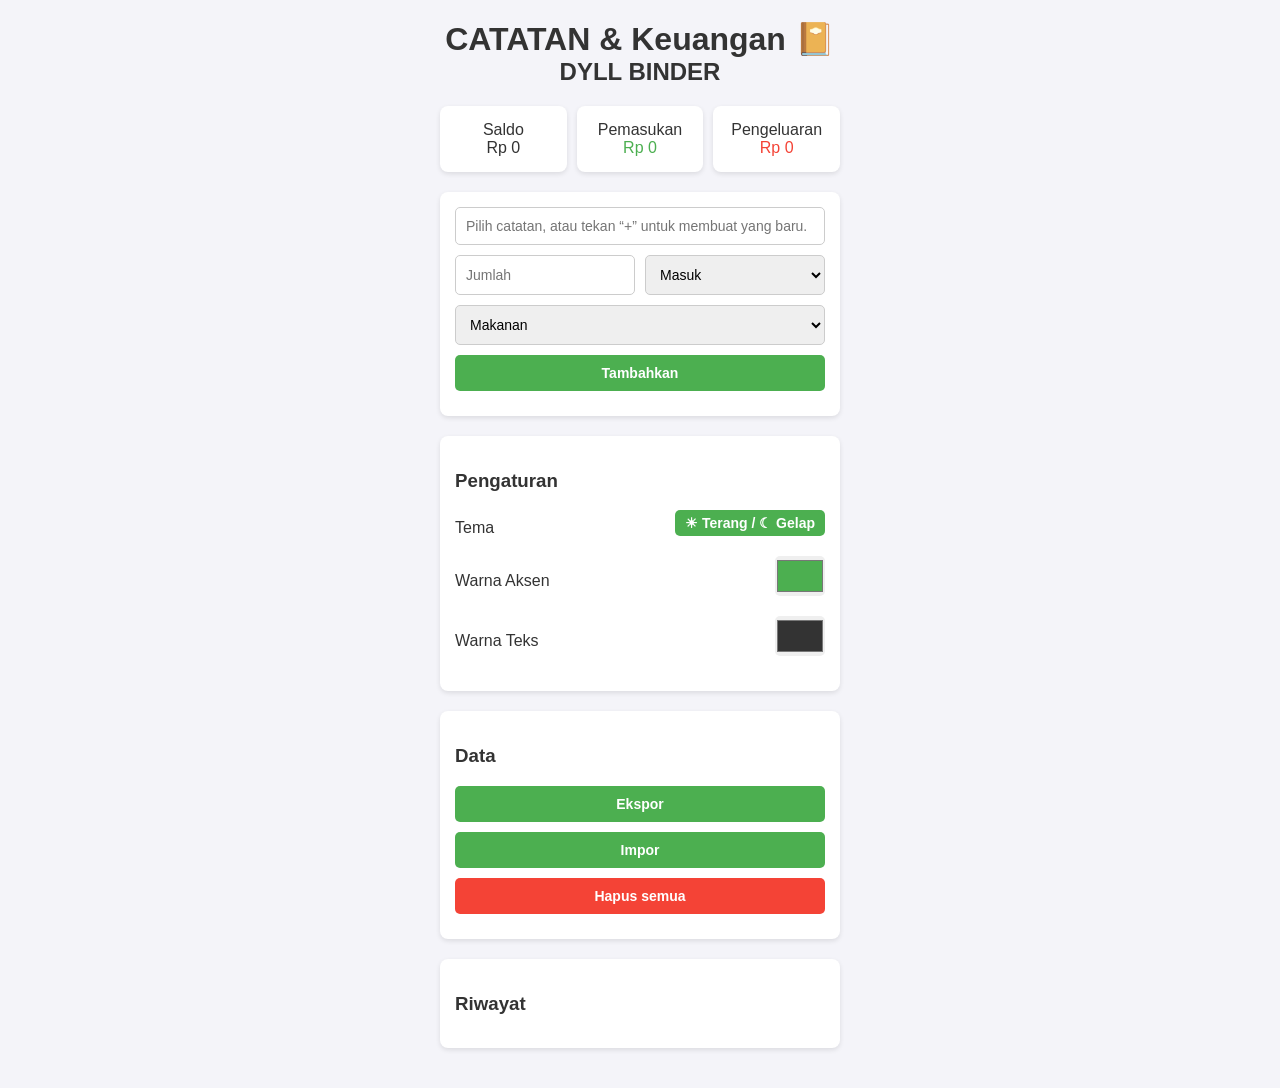
==== index.html @ 2a042b95 "Add files via upload" ====
<!DOCTYPE html>
<html lang="id">
<head>
    <meta charset="UTF-8">
    <meta name="viewport" content="width=device-width, initial-scale=1.0">
    <title>DYLL BINDER - Catatan Keuangan</title>
    <link rel="stylesheet" href="style.css">
</head>
<body>
    <div class="container">
        <header>
            <h1>CATATAN & Keuangan 📔</h1>
            <h2>DYLL BINDER</h2>
        </header>

        <section class="summary">
            <div class="card">Saldo<br><span id="saldo">Rp 0</span></div>
            <div class="card income">Pemasukan<br><span id="pemasukan">Rp 0</span></div>
            <div class="card expense">Pengeluaran<br><span id="pengeluaran">Rp 0</span></div>
        </section>

        <section class="form">
            <input type="text" id="catatan" placeholder="Pilih catatan, atau tekan “+” untuk membuat yang baru.">
            <div class="input-group">
                <input type="number" id="jumlah" placeholder="Jumlah">
                <select id="tipe">
                    <option value="masuk">Masuk</option>
                    <option value="keluar">Keluar</option>
                </select>
            </div>
            <select id="kategori">
                <option value="Makanan">Makanan</option>
                <option value="Transportasi">Transportasi</option>
                <option value="Kuliah">Kuliah</option>
                <option value="Belanja">Belanja</option>
                <option value="Hiburan">Hiburan</option>
                <option value="Lainnya">Lainnya</option>
            </select>
            <button id="btnTambah">Tambahkan</button>
        </section>

        <section class="settings">
            <h3>Pengaturan</h3>
            <div class="setting-item">
                <label>Tema</label>
                <button id="btnTema">☀ Terang / ☾ Gelap</button>
            </div>
            <div class="setting-item">
                <label>Warna Aksen</label>
                <input type="color" id="warnaAksen" value="#4CAF50">
            </div>
            <div class="setting-item">
                <label>Warna Teks</label>
                <input type="color" id="warnaTeks" value="#333333">
            </div>
        </section>

        <section class="data-actions">
            <h3>Data</h3>
            <button id="btnEkspor">Ekspor</button>
            <button id="btnImpor">Impor</button>
            <input type="file" id="fileImpor" accept=".json" hidden>
            <button id="btnHapus" class="danger">Hapus semua</button>
        </section>

        <section class="history">
            <h3>Riwayat</h3>
            <ul id="listCatatan"></ul>
        </section>
    </div>
    <script src="script.js"></script>
</body>
</html>
---- style.css ----
:root {
    --bg: #f4f4f9;
    --text: #333;
    --card-bg: #fff;
    --accent: #4CAF50;
}

[data-theme="dark"] {
    --bg: #222;
    --text: #eee;
    --card-bg: #333;
}

body {
    font-family: Arial, sans-serif;
    background: var(--bg);
    color: var(--text);
    margin: 0;
    padding: 20px;
    display: flex;
    justify-content: center;
}

.container { max-width: 400px; width: 100%; }
header { text-align: center; margin-bottom: 20px; }
h1, h2 { margin: 0; }

.summary { display: flex; gap: 10px; margin-bottom: 20px; }
.card { flex: 1; background: var(--card-bg); padding: 15px; border-radius: 8px; text-align: center; box-shadow: 0 2px 5px rgba(0,0,0,0.1); }
.income span { color: #4CAF50; }
.expense span { color: #f44336; }

.form, .settings, .data-actions, .history { 
    background: var(--card-bg); padding: 15px; border-radius: 8px; margin-bottom: 20px; 
    box-shadow: 0 2px 5px rgba(0,0,0,0.1); 
}

input, select, button { 
    width: 100%; padding: 10px; margin-bottom: 10px; border-radius: 5px; 
    border: 1px solid #ccc; box-sizing: border-box; font-size: 14px;
}
button { background: var(--accent); color: white; border: none; cursor: pointer; font-weight: bold; }
button.danger { background: #f44336; }

.input-group { display: flex; gap: 10px; }
.input-group input, .input-group select { flex: 1; }

.setting-item { display: flex; justify-content: space-between; align-items: center; margin-bottom: 10px; }
.setting-item input[type="color"] { width: 50px; height: 40px; padding: 0; border: none; }
.setting-item button { width: auto; padding: 5px 10px; }

ul { list-style: none; padding: 0; margin: 0; }
li { background: var(--bg); padding: 10px; margin-bottom: 5px; border-radius: 5px; display: flex; justify-content: space-between; }
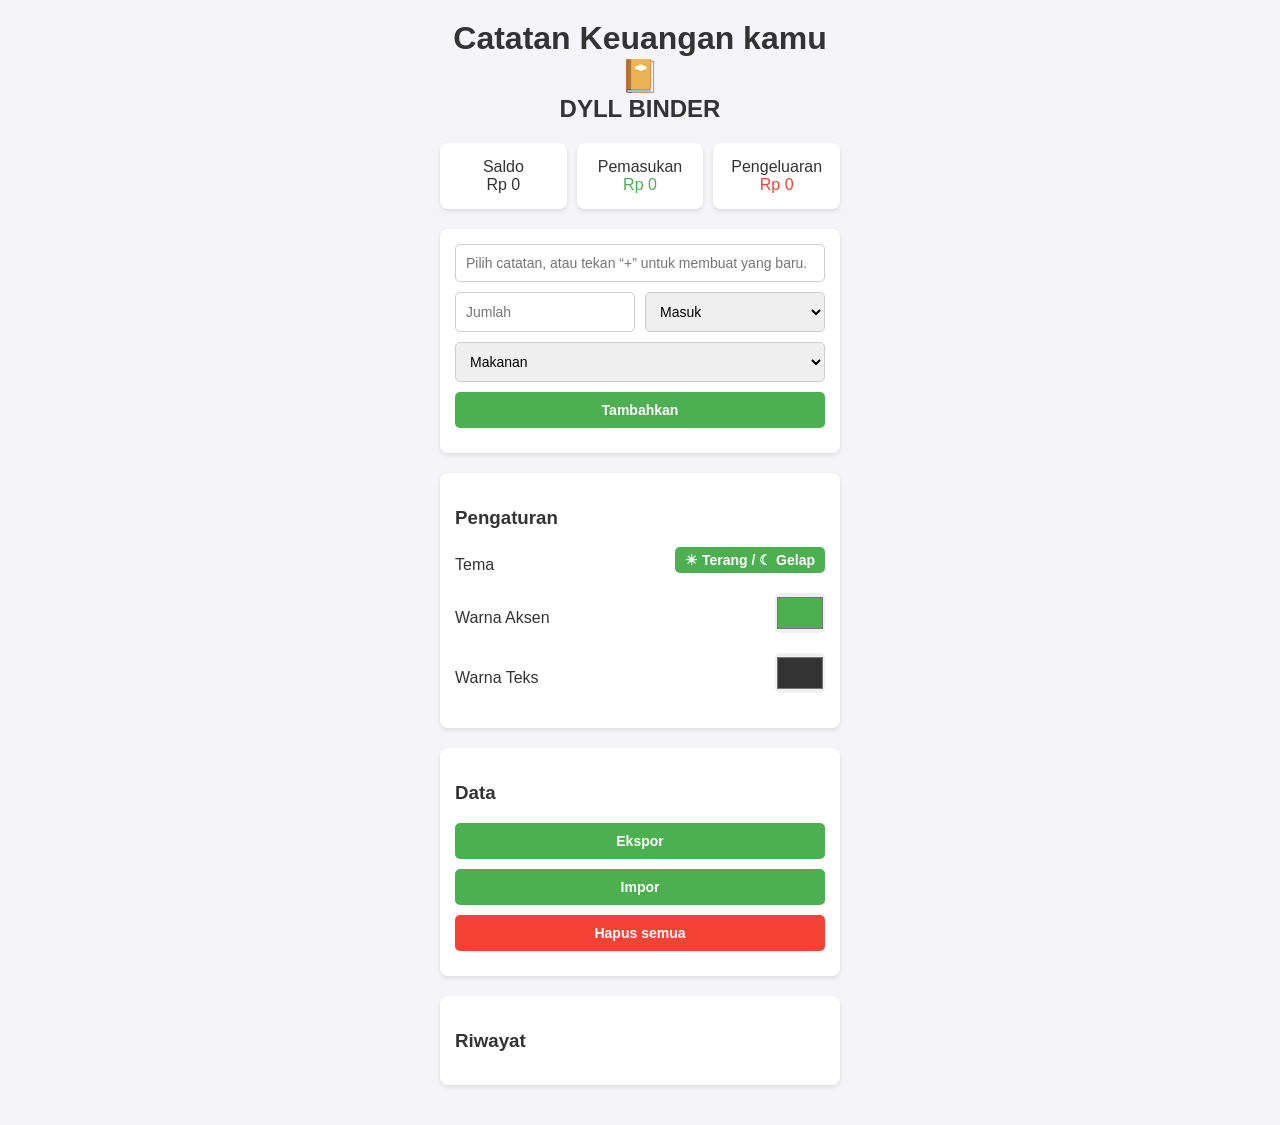
==== commit 149a89e8: "Update index.html" ====
--- a/index.html
+++ b/index.html
@@ -9,7 +9,7 @@
 <body>
     <div class="container">
         <header>
-            <h1>CATATAN & Keuangan 📔</h1>
+            <h1>Catatan Keuangan kamu 📔</h1>
             <h2>DYLL BINDER</h2>
         </header>
 
@@ -70,4 +70,4 @@
     </div>
     <script src="script.js"></script>
 </body>
-</html>+</html>
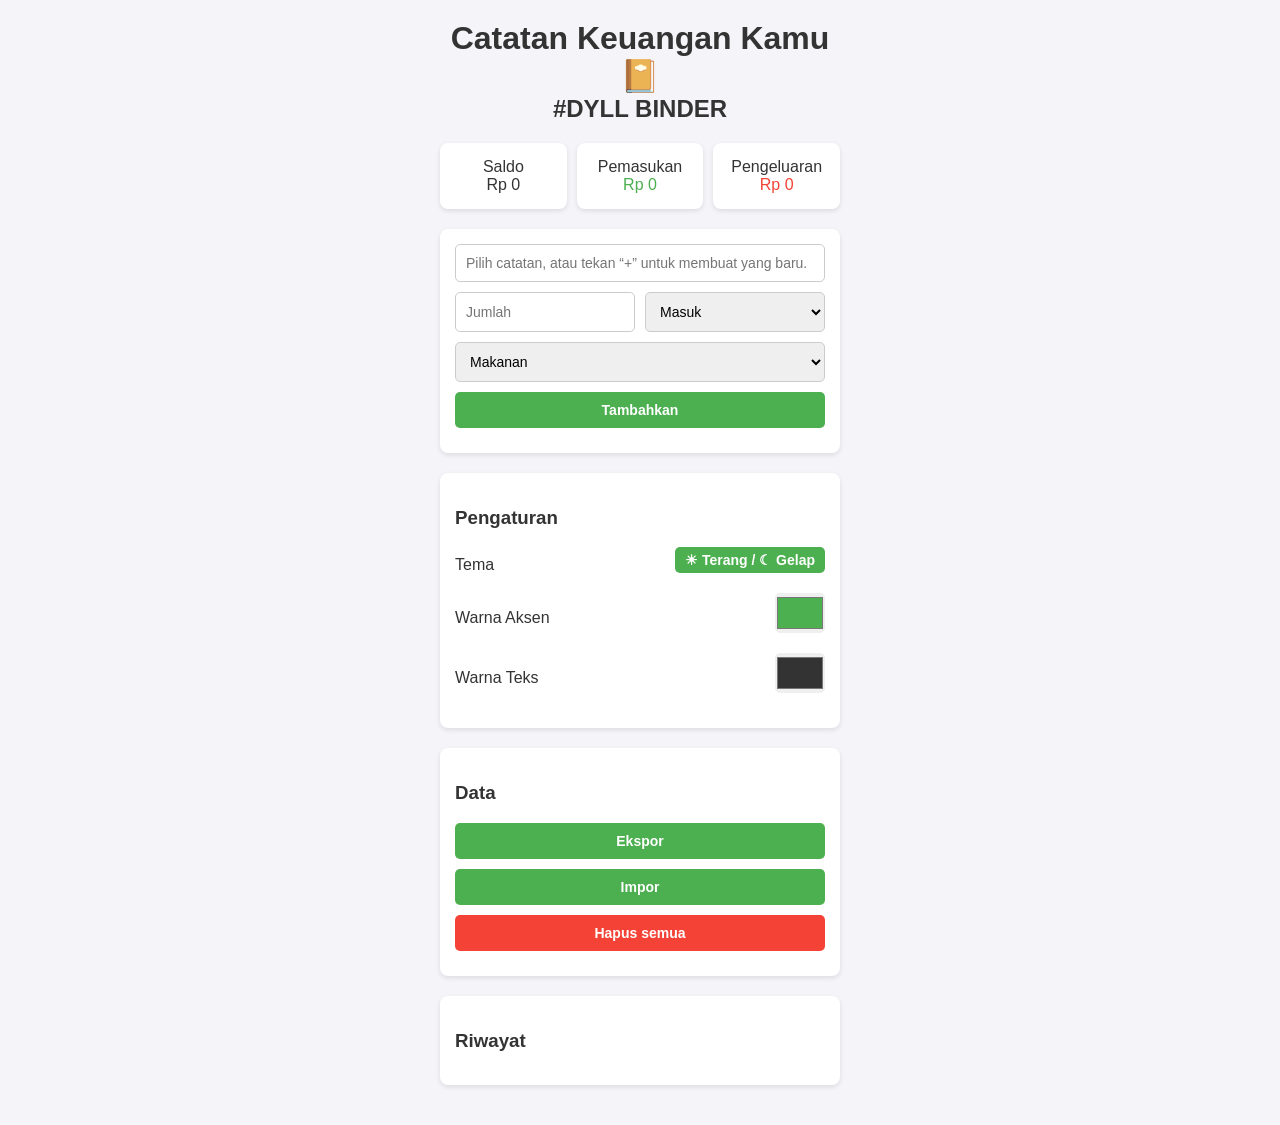
==== commit a26320a7: "Update index.html" ====
--- a/index.html
+++ b/index.html
@@ -9,8 +9,8 @@
 <body>
     <div class="container">
         <header>
-            <h1>Catatan Keuangan kamu 📔</h1>
-            <h2>DYLL BINDER</h2>
+            <h1>Catatan Keuangan Kamu📔</h1>
+            <h2>#DYLL BINDER</h2>
         </header>
 
         <section class="summary">
